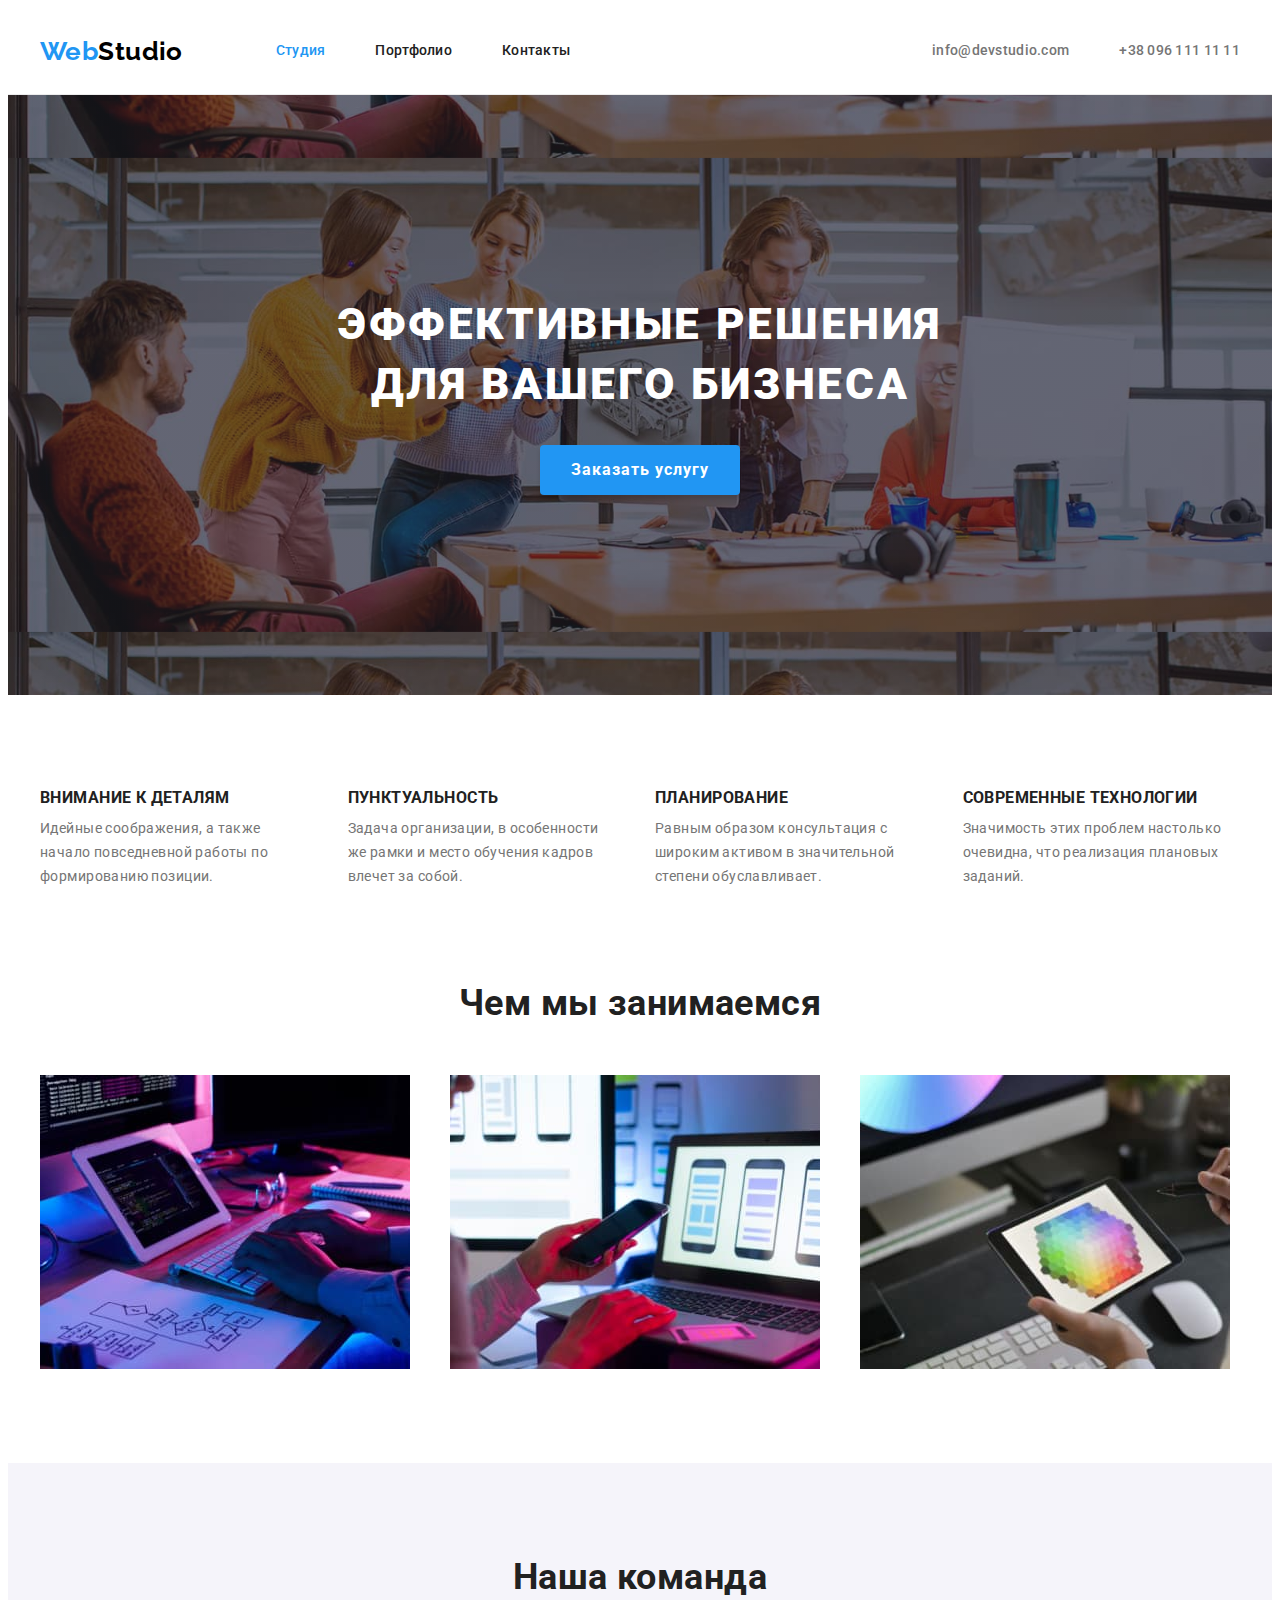
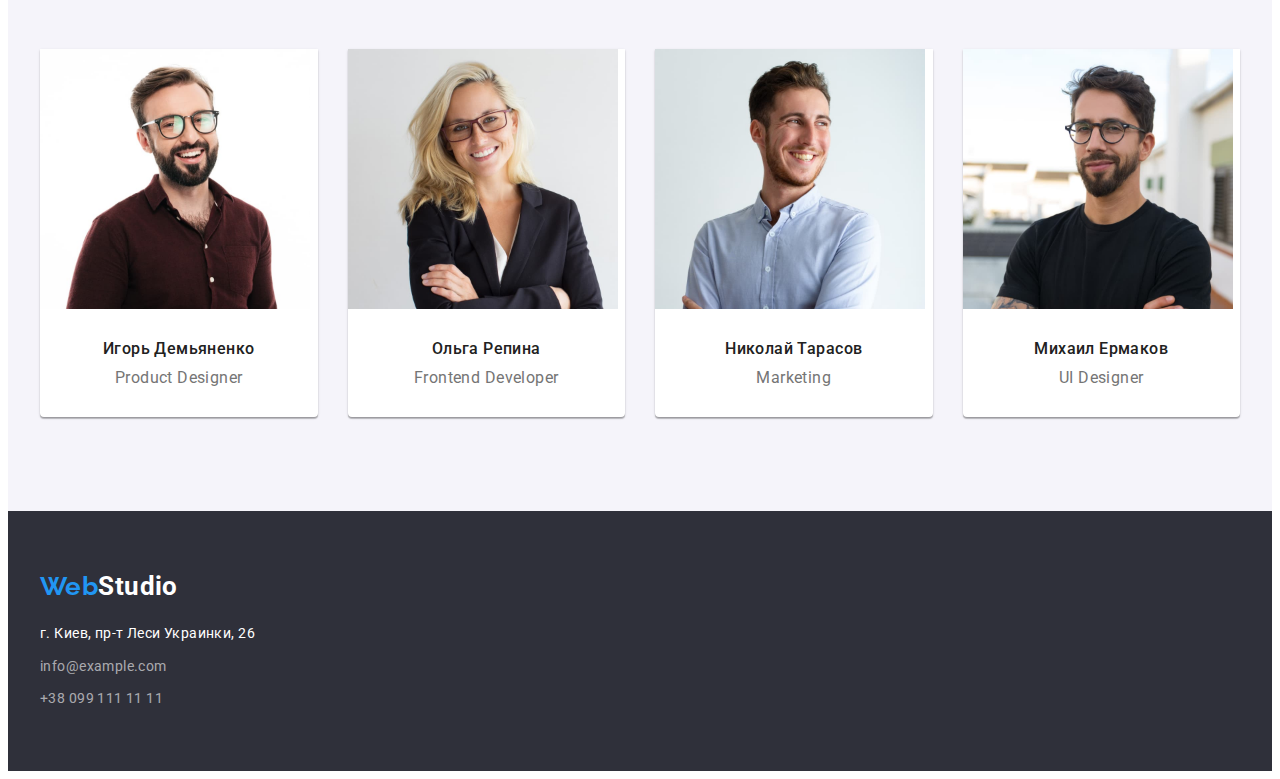
==== index.html @ a38e7aed "add files" ====
<!DOCTYPE html>
<html lang="ru">
<head>
    <meta charset="UTF-8">
    <meta http-equiv="X-UA-Compatible" content="IE=edge">
    <meta name="viewport" content="width=device-width, initial-scale=1.0">
    <link rel="preconnect" href="https://fonts.googleapis.com">
    <link rel="preconnect" href="https://fonts.gstatic.com" crossorigin>
    <link href="https://fonts.googleapis.com/css2?family=Raleway:wght@700&family=Roboto:wght@400;500;700;900&display=swap" rel="stylesheet">
    <link rel="stylesheet" href="./css/style.css">
    <link rel="stylesheet" href="https://cdnjs.cloudflare.com/ajax/libs/modern-normalize/1.1.0/modern-normalize.min.css" integrity="sha512-wpPYUAdjBVSE4KJnH1VR1HeZfpl1ub8YT/NKx4PuQ5NmX2tKuGu6U/JRp5y+Y8XG2tV+wKQpNHVUX03MfMFn9Q==" crossorigin="anonymous" referrerpolicy="no-referrer" />
    <title>WebStudio</title>
</head>
<body>
    <header>
        <div class="container header-container">
            <a href="/" lang="en" class="link logo">Web<span class="header-logo-text">Studio</span></a>
            <nav class="header-nav">
            <ul class="list header-list">
                <li class="header-item"><a href="./index.html" class="link header-link header-link-active">Студия</a></li>
                <li class="header-item"><a href="./portfolio.html" class="link header-link">Портфолио</a></li>
                <li class="header-item"><a href="/" class="link header-link">Контакты</a></li>
            </ul>
            </nav>
            <ul class="list contacts-list">
                <li class="contacts-item"><a href="mailto:info@devstudio.com" lang="en" class="link header-link">info@devstudio.com</a></li>
                <li class="contacts-item"><a href="tel:+380961111111" class="link header-link">+38 096 111 11 11</a></li>
            </ul>
        </div>
    </header>
    <main>
        <!--Главная-->
        <section class="hero">
            <div class="container hero-container">
                <h1 class="hero-title">Эффективные решения для вашего бизнеса</h1>
                <button type="button" class="hero-button">Заказать услугу</button>
            </div>
        </section>
        <!--Нашы плюси-->        
        <section class="properties section">
            <div class="container">
                <h2 class="visually-hidden">Особенности</h2>
                <ul class="list properties-list">
                    <li class="properties-item">
                        <h3 class="properties-item-title">Внимание к деталям</h3>
                        <p class="properties-item-text">Идейные соображения, а также <br> начало повседневной работы по формированию позиции.</p>
                    </li>
                    <li class="properties-item">
                        <h3 class="properties-item-title">Пунктуальность</h3>
                        <p class="properties-item-text">Задача организации, в особенности <br> же рамки и место обучения кадров влечет за собой.</p>
                    </li>
                    <li class="properties-item">
                        <h3 class="properties-item-title">Планирование</h3>
                        <p class="properties-item-text">Равным образом консультация с широким активом в значительной степени обуславливает.</p>
                    </li>
                    <li class="properties-item">
                        <h3 class="properties-item-title">Современные технологии</h3>
                        <p class="properties-item-text">Значимость этих проблем настолько очевидна, что реализация плановых заданий.</p>
                    </li>
                </ul>
            </div>
        </section>
        <!--Чем мы занимаемся-->
        <section class="doing section">
            <div class="container">
                <h2 class="section-title">Чем мы занимаемся</h2>
                <ul class="list doing-list">
                    <li class="doing-item"><img src="./images/doing-img-1.jpg" alt="Разработка сайту на ноутбуке" width="370" height="294"></li>
                    <li class="doing-item"><img src="./images/doing-img-2.jpg" alt="Разработка дизайна мобильного приложения" width="370" height="294"></li>
                    <li class="doing-item"><img src="./images/doing-img-3.jpg" alt="Подбор цветового решения" width="370" height="294"></li>
                </ul>
            </div>
        </section>
        <!--Наша команда-->
        <section class="team section">
            <div class="container">
                <h2 class="section-title">Наша команда</h2>
                <ul class="list team-list">
                    <li class="team-item">
                            <img src="./images/team-img-1.jpg" alt="Дизайнер продуктов Веб студии Игорь Демьяненко" width="270" height="260">
                                <h3 class="team-item-title">Игорь Демьяненко</h3>
                                <p lang="en" class="team-item-text">Product Designer</p>
                    </li>
                    <li class="team-item">
                            <img src="./images/team-img-2.jpg" alt="Фронтенд-разработчик Веб студии Ольга Репина" width="270" height="260">
                                <h3 class="team-item-title">Ольга Репина</h3>
                                <p lang="en" class="team-item-text">Frontend Developer</p>
                    </li>
                    <li class="team-item">
                            <img src="./images/team-img-3.jpg" alt="Менеджер по маркетингу Николай Тарасов" width="270" height="260">
                                <h3 class="team-item-title">Николай Тарасов</h3>
                                <p lang="en" class="team-item-text">Marketing</p>
                    </li>
                    <li class="team-item">
                            <img src="./images/team-img-4.jpg" alt="Дизайнер интерфейсов Веб студии Михаил Ермаков" width="270" height="260">
                                <h3 class="team-item-title">Михаил Ермаков</h3>
                                <p lang="en" class="team-item-text">UI Designer</p>
                    </li>
                </ul>
            </div>
        </section>
    </main>
    <footer class="footer">
        <div class="container">
            <a href="/" lang="en" class="link logo">Web<span class="footer-logo-text">Studio</span></a>
            <address>
            <ul class="list address-list">
                <li class="address-item"><a href="https://goo.gl/maps/tL1brft19ia6Mf7X9" target="_blank" rel="noopener noreferrer nofollow" class="link address-link">г. Киев, пр-т Леси Украинки, 26</a></li>
                <li class="address-item"><a href="mailto:info@example.com" class="link address-info">info@example.com</a></li>
                <li class="address-item"><a href="tel:+380991111111" class="link address-info">+38 099 111 11 11</a></li>
            </ul>
            </address>
        </div>
    </footer>
</body>
</html>
---- css/style.css ----
:root {
    --first-text-color: #212121;
    --second-text-color: #000000;
    --third-text-color: #FFFFFF;
    --fourth-text-color: #188CE8;
    --fifth-text-color: #2F303A;
    --sixth-text-color: rgba(255, 255, 255, 0.6);
    --first-background: #F5F4FA;
    --first-border-color: #EEEEEE;
    --second-border-color: #ECECEC;
    --accent-text-color: #2196F3;
    --main-text-color: #757575;
    --first-box-shadow: 0px 1px 3px rgba(0, 0, 0, 0.12), 
                        0px 1px 1px rgba(0, 0, 0, 0.14), 
                        0px 2px 1px rgba(0, 0, 0, 0.2);
    --second-box-shadow:    0px 3px 1px rgba(0, 0, 0, 0.1),    
                            0px 1px 2px rgba(0, 0, 0, 0.08), 
                            0px 2px 2px rgba(0, 0, 0, 0.12);
    --third-box-shadow:     0px 4px 4px rgba(0, 0, 0, 0.15);
}

body{
    font-family: "Roboto", sans-serif;
    font-weight: 400;
    font-size: 14px;
    line-height: 1.71;
    letter-spacing: 0.03em;
    color: var(--main-text-color);
}

p,
h1,
h2,
h3,
h4,
h5,
h6{
    margin: 0;
}

ul{
    margin: 0;
    padding: 0;
}

button{
    cursor: pointer;
}

img{
    display: block;
}

.list{
    list-style: none;
}
.link{
    text-decoration: none;
    color: inherit;
}

.visually-hidden {
    position: absolute;
    white-space: nowrap;
    width: 1px;
    height: 1px;
    overflow: hidden;
    border: 0;
    padding: 0;
    clip: rect(0 0 0 0);
    clip-path: inset(50%);
    margin: -1px;
}

.container {
    width: 1200px;
    padding-left: 15px;
    padding-right: 15px;
    margin: 0 auto;
}

.section{
    padding-top: 94px;
    padding-bottom: 94px;
}
/* -----------------HEADER---------------- */

header{
    border-bottom: 1px solid var(--second-border-color);
}

.logo{
    font-family: "Raleway", sans-serif;
    font-weight: 700;
    font-size: 26px;
    line-height: 1.19;
    color: var(--accent-text-color);
    margin-right: 93px;
}


.header-logo-text{
    color:var(--second-text-color);
}

.header-container{
    display: flex;
    align-items: center;
}

.header-item:not(:last-child),
.contacts-item:not(:last-child){
    margin-right: 50px;
}

.header-list{
    display: flex;
    padding-top: 31px;
    padding-bottom: 31px;
    color: var(--first-text-color);
}

.header-link{
    font-family: "Roboto", sans-serif;
    font-weight: 500;
    line-height: 1.14;
    letter-spacing: 0.02em;
}

.header-link:hover,
.header-link:focus,
.header-link-active{
    color: var(--accent-text-color);
}

.contacts-list{
    display: flex;
    margin-left: auto;
}


/* -----------------HERO---------------- */



.hero{
    background-image: linear-gradient(rgba(47, 48, 58, 0.4), rgba(47, 48, 58, 0.4)), url('../images/background-img.jpg');
    max-width: 1600px;
    background-position: center;
    background-size: contain;
    text-align: center;
    padding-top: 200px;
    padding-bottom: 200px;
}

.hero-title{
    font-family: "Roboto", sans-serif;
    font-weight: 900;
    font-size: 44px;
    line-height: 1.36;
    letter-spacing: 0.06em;
    text-transform: uppercase;
    color: #FFFFFF;
    max-width: 696px;
    margin-right: auto;
    margin-left: auto;
    margin-bottom: 30px;
}

.hero-button{
    font-family: "Roboto", sans-serif;
    background: var(--accent-text-color);
    font-weight: 700;
    font-size: 16px;
    line-height: 1.87;
    text-align: center;
    letter-spacing: 0.06em;
    color: var(--third-text-color);
    min-width: 200px;
    min-height: 50px;
    border-radius: 4px;
    box-shadow: var(--third-box-shadow);
    border: none;
}


.hero-button:hover,
.hero-button:focus{
    background: var(--fourth-text-color);
}



/* -----------------OUR ADVANTAGES---------------- */



.properties-list{
    text-align: left;
    display: flex;
    flex-wrap: wrap;
    margin-left: -30px;
    margin-top: -30px;
}

.properties-item{
    width: calc(100% / 4 - 30px);
    margin-left: 30px;
    margin-top: 30px;
}

.properties-item-title{
    font-family: "Roboto", sans-serif;
    font-weight: 700;
    line-height: 1.14;
    text-transform: uppercase;
    margin-bottom: 10px;
    color: var(--first-text-color);
}

.properties-item-text{
    text-align: left;
    font-family: "Roboto", sans-serif;
}

/* -----------------WHAT WE DO?---------------- */

.doing{
    padding-top: 0;
}

.section-title{
    font-family: "Roboto", sans-serif;
    font-weight: 700;
    font-size: 36px;
    line-height: 1.16;
    text-align: center;
    margin-bottom: 50px;
    color: var(--first-text-color);
}

.doing-list{
    display: flex;
    flex-wrap: wrap;
    margin-left: -30px;
    margin-top: -30px;
}

.doing-item{
    width: calc(100% / 3 - 30px);
    margin-left: 30px;
    margin-top: 30px;
}



/* -----------------OUR TEAM---------------- */


.team{
    background: var(--first-background);
}

.team-list{
    display: flex;
    flex-wrap: wrap;
    margin-left: -30px;
    margin-top: -30px;
}

.team-item{
    background: var(--third-text-color);
    width: calc(100% / 4 - 30px);
    margin-left: 30px;
    margin-top: 30px;
    box-shadow: var(--first-box-shadow);
    border-radius: 0px 0px 4px 4px;
    padding-bottom: 30px
}

.team-item-title{
    font-weight: 500;
    margin-top: 30px;
    color: var(--first-text-color);
}

.team-item-text{
    margin-top: 10px;
}

.team-item-title,
.team-item-text{
    font-family: "Roboto", sans-serif;
    font-size: 16px;
    line-height: 1.19;
    text-align: center;
}



/* -----------------FOOTER---------------- */


.footer{
    background-color: var(--fifth-text-color);
    padding-top: 60px;
    padding-bottom: 60px;
}

.footer .logo{
    font-family: "Raleway", sans-serif;
    font-weight: 700;
    font-size: 26px;
    line-height: 1.19;
    color: var(--accent-text-color);
    margin-right: 0;
    margin-bottom: 20px;
    display: block;
}

.address-item:not(:last-child){
    margin-bottom: 9px;
}

.footer-logo-text,
.address-link{
    color: var(--third-text-color);
    font-family: "Roboto", sans-serif;
}

address{
    font-style: inherit;
}

.address-info {
    color: var(--sixth-text-color);
    font-family: "Roboto", sans-serif;
}

.address-info:hover,
.address-info:focus{
    color: var(--third-text-color);
}




/* ----------------------------------PORTFOLIO------------------------------------ */



/* ----------------------------------PORTFOLIO BUTTONS------------------------------------ */

.filter-list{
    display: flex;
    justify-content: center;
    margin-bottom: 34px;
}

.buttons{
    font-family: "Roboto", sans-serif;
    font-weight: 500;
    font-size: 16px;
    line-height: 1.62;
    text-align: center;
    border-radius: 4px;
    border: none;
    padding: 6px 22px 6px 22px;
    background: var(--first-background);
}

.buttons:hover,
.buttons:focus,
.current-btn{
    background: var(--accent-text-color);
    color: var(--third-text-color);
    box-shadow: var(--second-box-shadow);
}

.filter-item:not(:last-child){
    margin-right: 8px;
}

/* ----------------------------------PORTFOLIO PRODUCTS------------------------------------ */



.portfolio-list{
    display: flex;
    flex-wrap: wrap;
    margin-left: -30px;
    margin-top: -30px;
}

.portfolio-container{
    padding: 20px 24px 20px 24px;
    border: 1px solid var(--first-border-color);
}

.portfolio-item{
    width: calc(100% / 3 - 30px);
    margin-left: 30px;
    margin-top: 30px;
}

.portfolio-item-title{
    font-family: "Roboto", sans-serif;
    font-weight: 700;
    font-size: 18px;
    line-height: 2.00;
    letter-spacing: 0.06em;
    margin-bottom: 4px;
    color: var(--first-text-color);
}

.portfolio-item-text{
    font-family: "Roboto", sans-serif;
    font-size: 16px;
    line-height: 1.87;
}
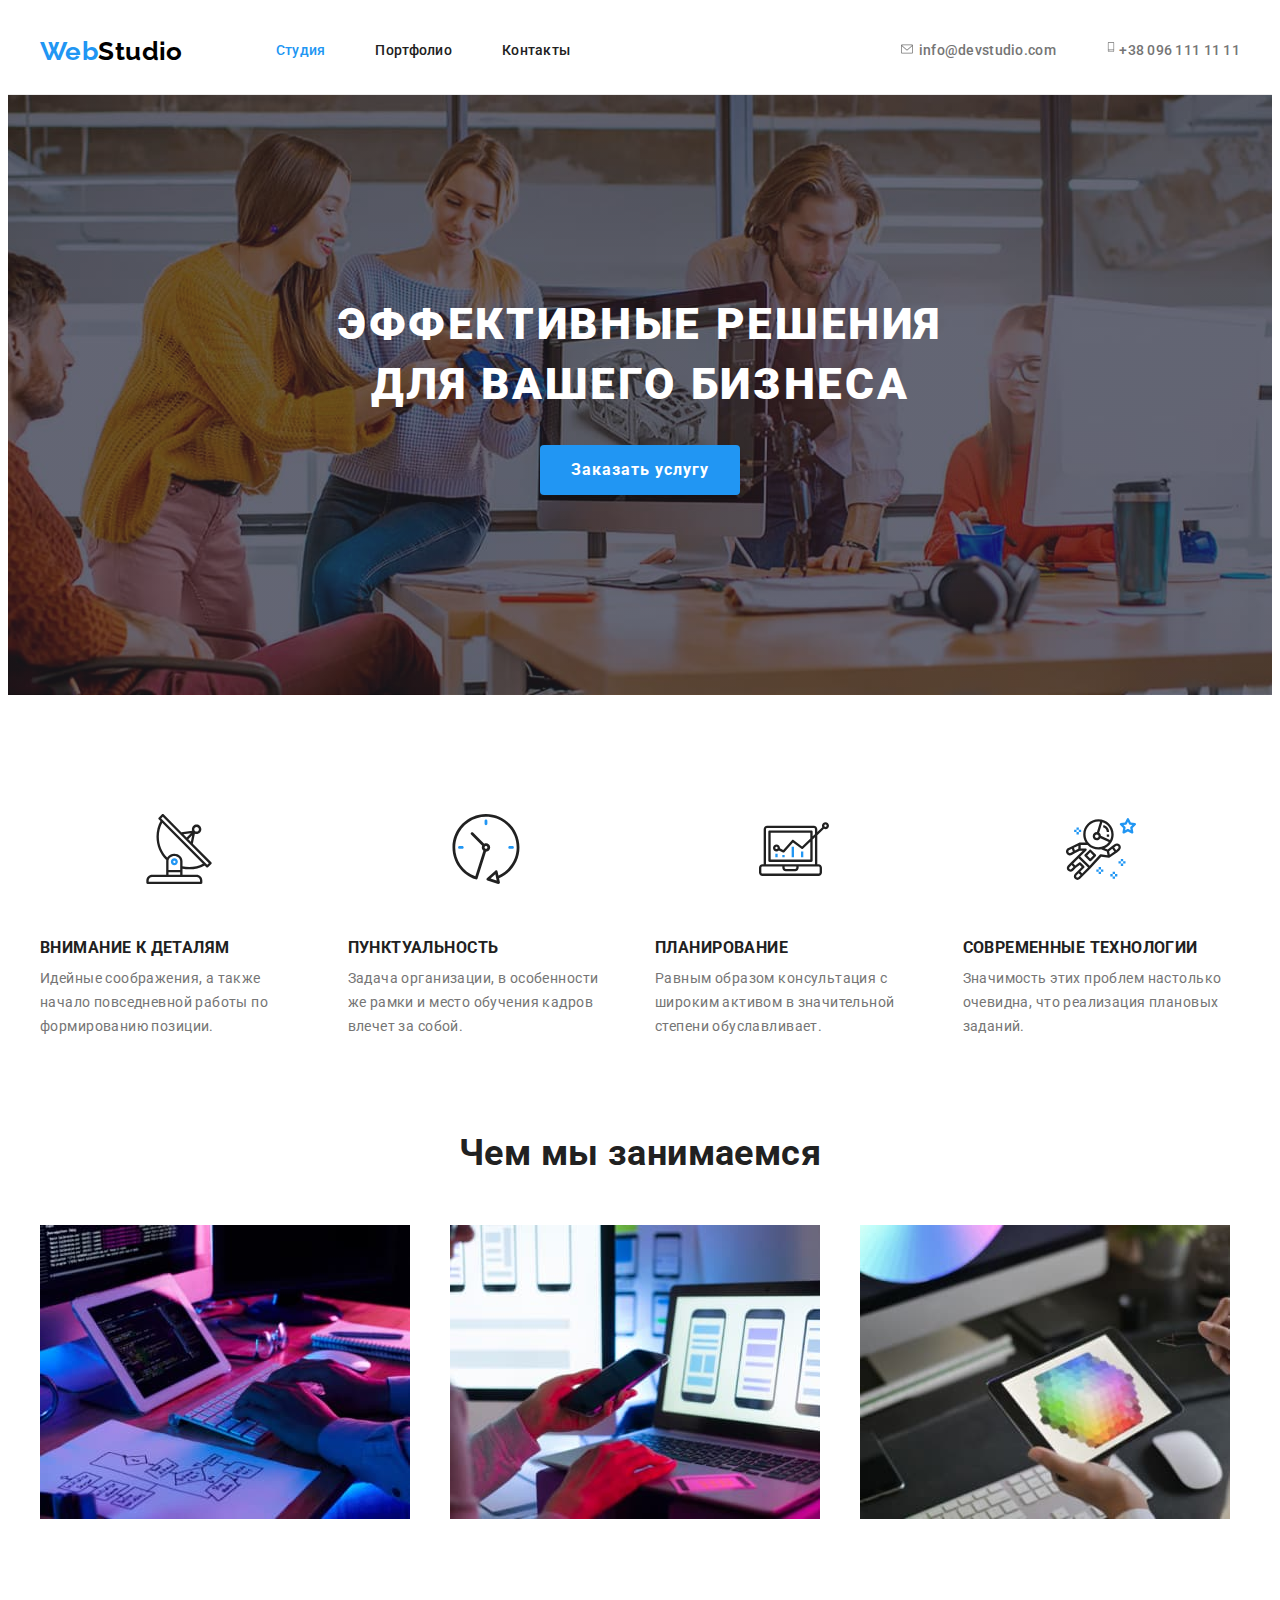
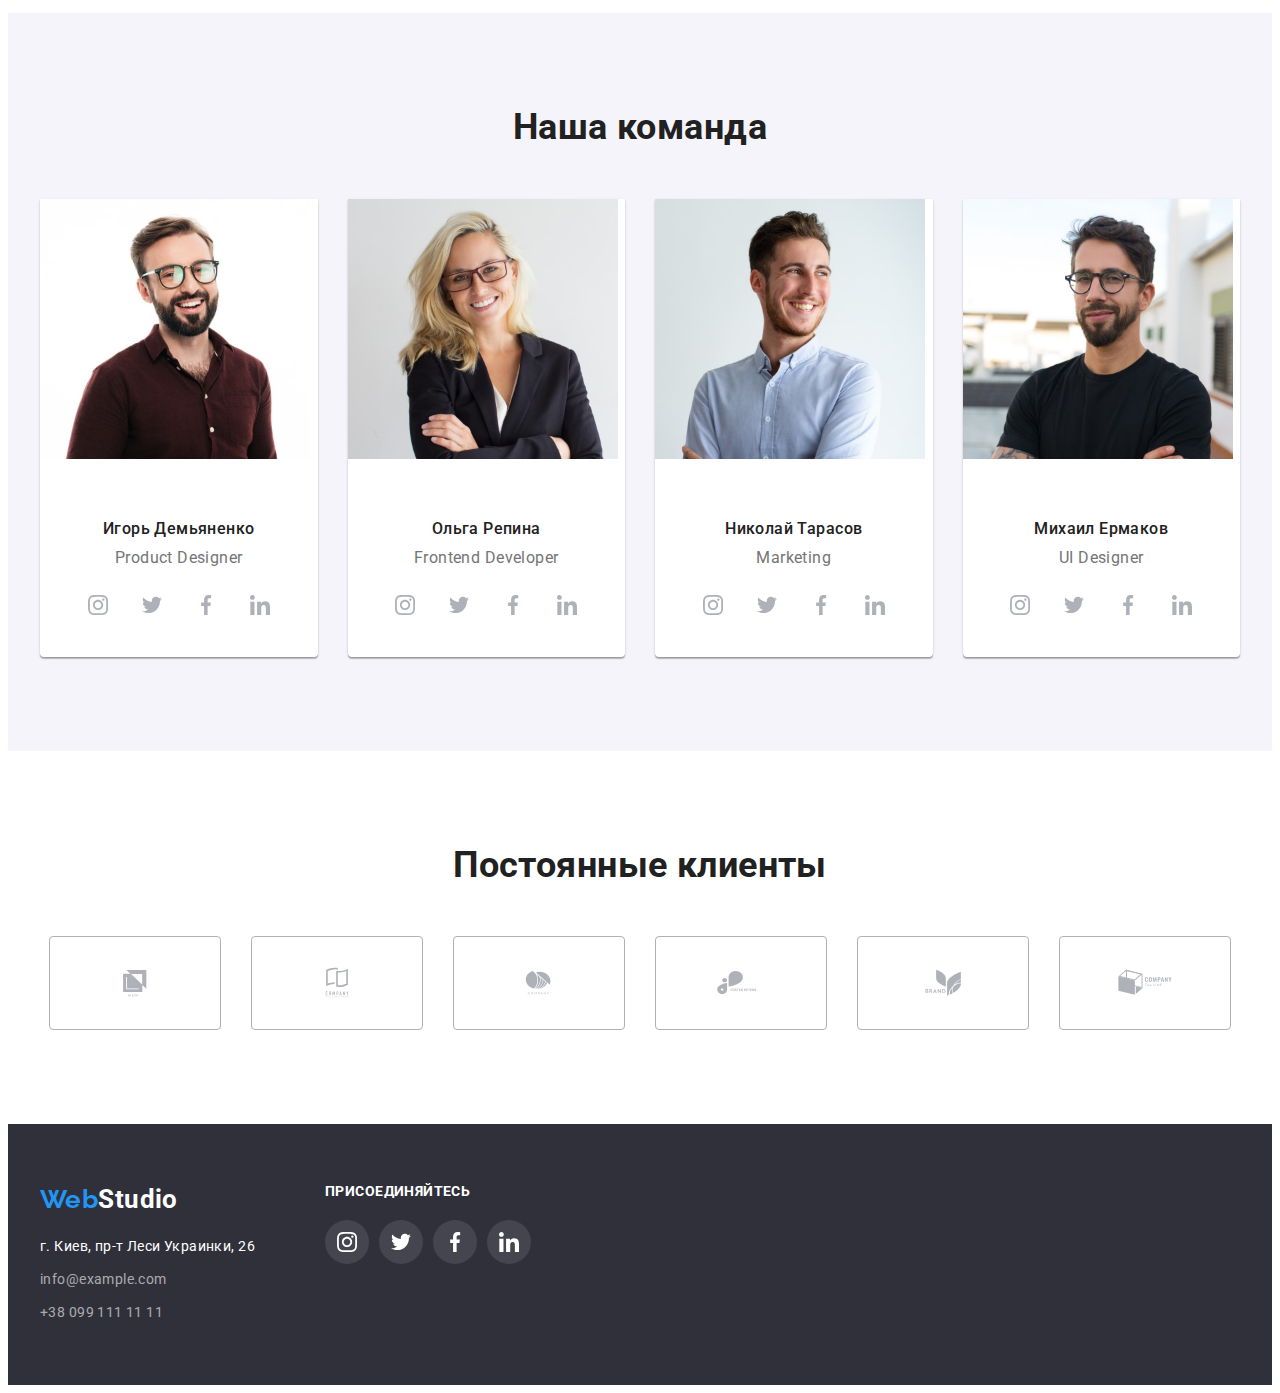
==== commit 9688ea2f: "зміни" ====
--- a/index.html
+++ b/index.html
@@ -23,8 +23,22 @@
             </ul>
             </nav>
             <ul class="list contacts-list">
-                <li class="contacts-item"><a href="mailto:info@devstudio.com" lang="en" class="link header-link">info@devstudio.com</a></li>
-                <li class="contacts-item"><a href="tel:+380961111111" class="link header-link">+38 096 111 11 11</a></li>
+                <li class="contacts-item">
+                    <div class="contacts-item-container header-link">
+                        <svg class="properties-social-icon" width="16px" height="12px">
+                            <use href="./images/icons.svg#icon-contacts-icon-1"></use>
+                        </svg>
+                    </div>
+                    <a href="mailto:info@devstudio.com" lang="en" class="link header-link">info@devstudio.com</a>
+            </li>
+                <li class="contacts-item">
+                    <div class="contacts-item-container header-link">
+                        <svg class="contacts-social-icon" width="10px" height="16px">
+                            <use href="./images/icons.svg#icon-contacts-icon-2"></use>
+                        </svg>
+                    </div>
+                    <a href="tel:+380961111111" class="link header-link">+38 096 111 11 11</a>
+            </li>
             </ul>
         </div>
     </header>
@@ -42,18 +56,38 @@
                 <h2 class="visually-hidden">Особенности</h2>
                 <ul class="list properties-list">
                     <li class="properties-item">
+                        <div class="properties-item-container">
+                            <svg class="properties-social-icon" width="70px" height="70px">
+                                <use href="./images/icons.svg#icon-properties-icon-1"></use>
+                            </svg>
+                        </div>
                         <h3 class="properties-item-title">Внимание к деталям</h3>
                         <p class="properties-item-text">Идейные соображения, а также <br> начало повседневной работы по формированию позиции.</p>
                     </li>
                     <li class="properties-item">
+                        <div class="properties-item-container">
+                            <svg class="properties-social-icon" width="70px" height="70px">
+                                <use href="./images/icons.svg#icon-properties-icon-2"></use>
+                            </svg>
+                        </div>
                         <h3 class="properties-item-title">Пунктуальность</h3>
                         <p class="properties-item-text">Задача организации, в особенности <br> же рамки и место обучения кадров влечет за собой.</p>
                     </li>
                     <li class="properties-item">
+                        <div class="properties-item-container">
+                            <svg class="properties-social-icon" width="70px" height="70px">
+                                <use href="./images/icons.svg#icon-properties-icon-3"></use>
+                            </svg>
+                        </div>
                         <h3 class="properties-item-title">Планирование</h3>
                         <p class="properties-item-text">Равным образом консультация с широким активом в значительной степени обуславливает.</p>
                     </li>
                     <li class="properties-item">
+                        <div class="properties-item-container">
+                            <svg class="properties-social-icon" width="70px" height="70px">
+                                <use href="./images/icons.svg#icon-properties-icon-4"></use>
+                            </svg>
+                        </div>
                         <h3 class="properties-item-title">Современные технологии</h3>
                         <p class="properties-item-text">Значимость этих проблем настолько очевидна, что реализация плановых заданий.</p>
                     </li>
@@ -78,23 +112,202 @@
                 <ul class="list team-list">
                     <li class="team-item">
                             <img src="./images/team-img-1.jpg" alt="Дизайнер продуктов Веб студии Игорь Демьяненко" width="270" height="260">
+                            <div class="team-item-content">
                                 <h3 class="team-item-title">Игорь Демьяненко</h3>
-                                <p lang="en" class="team-item-text">Product Designer</p>
+                                    <p lang="en" class="team-item-text">Product Designer</p>
+                                        <ul class="team-social-list list">
+                                            <li class="team-social-item">
+                                                <a href="/" class="team-social-link link" target="_blank" rel="noopener noreferrer nofollow">
+                                                    <svg class="team-social-icon" width="20px" height="20px">
+                                                        <use href="./images/icons.svg#icon-social-links-icon-1"></use>
+                                                    </svg>
+                                                </a>
+                                            </li>
+                                            <li class="team-social-item">
+                                                <a href="/" class="team-social-link link" target="_blank" rel="noopener noreferrer nofollow">
+                                                    <svg class="team-social-icon" width="20px" height="20px">
+                                                        <use href="./images/icons.svg#icon-social-links-icon-2"></use>
+                                                    </svg>
+                                                </a>
+                                            </li>
+                                            <li class="team-social-item">
+                                                <a href="/" class="team-social-link link" target="_blank" rel="noopener noreferrer nofollow">
+                                                    <svg class="team-social-icon" width="20px" height="20px">
+                                                        <use href="./images/icons.svg#icon-social-links-icon-3"></use>
+                                                    </svg>
+                                                </a>
+                                            </li>
+                                            <li class="team-social-item">
+                                                <a href="/" class="team-social-link link" target="_blank" rel="noopener noreferrer nofollow">
+                                                    <svg class="team-social-icon" width="20px" height="20px">
+                                                        <use href="./images/icons.svg#icon-social-links-icon-4"></use>
+                                                    </svg>
+                                                </a>
+                                            </li>
+                                        </ul>
+                            </div>
                     </li>
                     <li class="team-item">
                             <img src="./images/team-img-2.jpg" alt="Фронтенд-разработчик Веб студии Ольга Репина" width="270" height="260">
-                                <h3 class="team-item-title">Ольга Репина</h3>
-                                <p lang="en" class="team-item-text">Frontend Developer</p>
+                                <div class="team-item-content">
+                                    <h3 class="team-item-title">Ольга Репина</h3>
+                                    <p lang="en" class="team-item-text">Frontend Developer</p>
+                                    <ul class="team-social-list list">
+                                        <li class="team-social-item">
+                                            <a href="/" class="team-social-link link" target="_blank" rel="noopener noreferrer nofollow">
+                                                <svg class="team-social-icon" width="20px" height="20px">
+                                                    <use href="./images/icons.svg#icon-social-links-icon-1"></use>
+                                                </svg>
+                                            </a>
+                                        </li>
+                                        <li class="team-social-item">
+                                            <a href="/" class="team-social-link link" target="_blank" rel="noopener noreferrer nofollow">
+                                                <svg class="team-social-icon" width="20px" height="20px">
+                                                    <use href="./images/icons.svg#icon-social-links-icon-2"></use>
+                                                </svg>
+                                            </a>
+                                        </li>
+                                        <li class="team-social-item">
+                                            <a href="/" class="team-social-link link" target="_blank" rel="noopener noreferrer nofollow">
+                                                <svg class="team-social-icon" width="20px" height="20px">
+                                                    <use href="./images/icons.svg#icon-social-links-icon-3"></use>
+                                                </svg>
+                                            </a>
+                                        </li>
+                                        <li class="team-social-item">
+                                            <a href="/" class="team-social-link link" target="_blank" rel="noopener noreferrer nofollow">
+                                                <svg class="team-social-icon" width="20px" height="20px">
+                                                    <use href="./images/icons.svg#icon-social-links-icon-4"></use>
+                                                </svg>
+                                            </a>
+                                        </li>
+                                    </ul>
+                                </div>
                     </li>
                     <li class="team-item">
                             <img src="./images/team-img-3.jpg" alt="Менеджер по маркетингу Николай Тарасов" width="270" height="260">
-                                <h3 class="team-item-title">Николай Тарасов</h3>
-                                <p lang="en" class="team-item-text">Marketing</p>
+                                <div class="team-item-content">
+                                    <h3 class="team-item-title">Николай Тарасов</h3>
+                                    <p lang="en" class="team-item-text">Marketing</p>
+                                    <ul class="team-social-list list">
+                                        <li class="team-social-item">
+                                            <a href="/" class="team-social-link link" target="_blank" rel="noopener noreferrer nofollow">
+                                                <svg class="team-social-icon" width="20px" height="20px">
+                                                    <use href="./images/icons.svg#icon-social-links-icon-1"></use>
+                                                </svg>
+                                            </a>
+                                        </li>
+                                        <li class="team-social-item">
+                                            <a href="/" class="team-social-link link" target="_blank" rel="noopener noreferrer nofollow">
+                                                <svg class="team-social-icon" width="20px" height="20px">
+                                                    <use href="./images/icons.svg#icon-social-links-icon-2"></use>
+                                                </svg>
+                                            </a>
+                                        </li>
+                                        <li class="team-social-item">
+                                            <a href="/" class="team-social-link link" target="_blank" rel="noopener noreferrer nofollow">
+                                                <svg class="team-social-icon" width="20px" height="20px">
+                                                    <use href="./images/icons.svg#icon-social-links-icon-3"></use>
+                                                </svg>
+                                            </a>
+                                        </li>
+                                        <li class="team-social-item">
+                                            <a href="/" class="team-social-link link" target="_blank" rel="noopener noreferrer nofollow">
+                                                <svg class="team-social-icon" width="20px" height="20px">
+                                                    <use href="./images/icons.svg#icon-social-links-icon-4"></use>
+                                                </svg>
+                                            </a>
+                                        </li>
+                                    </ul>
+                                </div>
                     </li>
                     <li class="team-item">
                             <img src="./images/team-img-4.jpg" alt="Дизайнер интерфейсов Веб студии Михаил Ермаков" width="270" height="260">
-                                <h3 class="team-item-title">Михаил Ермаков</h3>
-                                <p lang="en" class="team-item-text">UI Designer</p>
+                                <div class="team-item-content">
+                                    <h3 class="team-item-title">Михаил Ермаков</h3>
+                                    <p lang="en" class="team-item-text">UI Designer</p>
+                                    <ul class="team-social-list list">
+                                        <li class="team-social-item">
+                                            <a href="/" class="team-social-link link" target="_blank" rel="noopener noreferrer nofollow">
+                                                <svg class="team-social-icon" width="20px" height="20px">
+                                                    <use href="./images/icons.svg#icon-social-links-icon-1"></use>
+                                                </svg>
+                                            </a>
+                                        </li>
+                                        <li class="team-social-item">
+                                            <a href="/" class="team-social-link link" target="_blank" rel="noopener noreferrer nofollow">
+                                                <svg class="team-social-icon" width="20px" height="20px">
+                                                    <use href="./images/icons.svg#icon-social-links-icon-2"></use>
+                                                </svg>
+                                            </a>
+                                        </li>
+                                        <li class="team-social-item">
+                                            <a href="/" class="team-social-link link" target="_blank" rel="noopener noreferrer nofollow">
+                                                <svg class="team-social-icon" width="20px" height="20px">
+                                                    <use href="./images/icons.svg#icon-social-links-icon-3"></use>
+                                                </svg>
+                                            </a>
+                                        </li>
+                                        <li class="team-social-item">
+                                            <a href="/" class="team-social-link link" target="_blank" rel="noopener noreferrer nofollow">
+                                                <svg class="team-social-icon" width="20px" height="20px">
+                                                    <use href="./images/icons.svg#icon-social-links-icon-4"></use>
+                                                </svg>
+                                            </a>
+                                        </li>
+                                    </ul>
+                                </div> 
+                    </li>
+                </ul>
+                
+            </div>
+        </section>
+        <!--Постоянные клиенты-->
+        <section class="clients section">
+            <div class="container">
+                <h2 class="section-title">Постоянные клиенты</h2>
+                <ul class="clients-list list">
+                    <li class="clients-item">
+                        <a href="" class="clients-item-link">
+                            <svg class="clients-icon" width="106px" height="60px">
+                                <use href="images/icons.svg#icon-clients-icon-1"></use>
+                            </svg>
+                        </a>
+                    </li>
+                    <li class="clients-item">
+                        <a href="" class="clients-item-link">
+                            <svg class="clients-icon" width="106px" height="60px">
+                                <use href="images/icons.svg#icon-clients-icon-2"></use>
+                            </svg>
+                        </a>
+                    </li>
+                    <li class="clients-item">
+                        <a href="" class="clients-item-link">
+                            <svg class="clients-icon" width="106px" height="60px">
+                                <use href="images/icons.svg#icon-cliets-icon-3"></use>
+                            </svg>
+                        </a>
+                    </li>
+                    <li class="clients-item">
+                        <a href="" class="clients-item-link">
+                            <svg class="clients-icon" width="106px" height="60px">
+                                <use href="images/icons.svg#icon-clients-icon-4"></use>
+                            </svg>
+                        </a>
+                    </li>
+                    <li class="clients-item">
+                        <a href="" class="clients-item-link">
+                            <svg class="clients-icon" width="106px" height="60px">
+                                <use href="images/icons.svg#icon-clients-icon-5"></use>
+                            </svg>
+                        </a>
+                    </li>
+                    <li class="clients-item">
+                        <a href="" class="clients-item-link">
+                            <svg class="clients-icon" width="106px" height="60px">
+                                <use href="images/icons.svg#icon-clients-icon-6"></use>
+                            </svg>
+                        </a>
                     </li>
                 </ul>
             </div>
@@ -102,14 +315,52 @@
     </main>
     <footer class="footer">
         <div class="container">
-            <a href="/" lang="en" class="link logo">Web<span class="footer-logo-text">Studio</span></a>
-            <address>
-            <ul class="list address-list">
-                <li class="address-item"><a href="https://goo.gl/maps/tL1brft19ia6Mf7X9" target="_blank" rel="noopener noreferrer nofollow" class="link address-link">г. Киев, пр-т Леси Украинки, 26</a></li>
-                <li class="address-item"><a href="mailto:info@example.com" class="link address-info">info@example.com</a></li>
-                <li class="address-item"><a href="tel:+380991111111" class="link address-info">+38 099 111 11 11</a></li>
+            <ul class="footer-list list">
+                <li class="footer-item">
+                    <a href="/" lang="en" class="link logo">Web<span class="footer-logo-text">Studio</span></a>
+                    <address>
+                    <ul class="list address-list">
+                        <li class="address-item"><a href="https://goo.gl/maps/tL1brft19ia6Mf7X9" target="_blank" rel="noopener noreferrer nofollow" class="link address-link">г. Киев, пр-т Леси Украинки, 26</a></li>
+                        <li class="address-item"><a href="mailto:info@example.com" class="link address-info" target="_blank" rel="noopener noreferrer nofollow">info@example.com</a></li>
+                        <li class="address-item"><a href="tel:+380991111111" class="link address-info" target="_blank" rel="noopener noreferrer nofollow">+38 099 111 11 11</a></li>
+                    </ul>
+                    </address>
+                </li>
+                <li class="footer-item">
+                    <div class="footer-item-container">
+                        <h3 class="footer-title">присоединяйтесь</h3>
+                        <ul class="footer-social-list list">
+                            <li class="footer-social-item">
+                                <a href="/" class="footer-social-link link" target="_blank" rel="noopener noreferrer nofollow">
+                                    <svg class="footer-social-icon" width="20px" height="20px">
+                                        <use href="./images/icons.svg#icon-social-links-icon-1"></use>
+                                    </svg>
+                                </a>
+                            </li>
+                            <li class="footer-social-item">
+                                <a href="/" class="footer-social-link link" target="_blank" rel="noopener noreferrer nofollow">
+                                    <svg class="footer-social-icon" width="20px" height="20px">
+                                        <use href="./images/icons.svg#icon-social-links-icon-2"></use>
+                                    </svg>
+                                </a>
+                            </li>
+                            <li class="footer-social-item">
+                                <a href="/" class="footer-social-link link" target="_blank" rel="noopener noreferrer nofollow">
+                                    <svg class="footer-social-icon" width="20px" height="20px">
+                                        <use href="./images/icons.svg#icon-social-links-icon-3"></use>
+                                    </svg>
+                                </a>
+                            </li>
+                            <li class="footer-social-item">
+                                <a href="/" class="footer-social-link link" target="_blank" rel="noopener noreferrer nofollow">
+                                    <svg class="footer-social-icon" width="20px" height="20px">
+                                        <use href="./images/icons.svg#icon-social-links-icon-4"></use>
+                                    </svg>
+                                </a>
+                            </li>
+                    </div>
+                </li>
             </ul>
-            </address>
         </div>
     </footer>
 </body>
--- a/css/style.css
+++ b/css/style.css
@@ -10,6 +10,8 @@
     --second-border-color: #ECECEC;
     --accent-text-color: #2196F3;
     --main-text-color: #757575;
+    --icons-color: #AFB1B8;
+    --first-background-icons-color: rgba(255, 255, 255, 0.1);
     --first-box-shadow: 0px 1px 3px rgba(0, 0, 0, 0.12), 
                         0px 1px 1px rgba(0, 0, 0, 0.14), 
                         0px 2px 1px rgba(0, 0, 0, 0.2);
@@ -17,6 +19,9 @@
                             0px 1px 2px rgba(0, 0, 0, 0.08), 
                             0px 2px 2px rgba(0, 0, 0, 0.12);
     --third-box-shadow:     0px 4px 4px rgba(0, 0, 0, 0.15);
+    --fourth-box-shadow:    0px 1px 1px rgba(0, 0, 0, 0.12),  
+                            0px 4px 4px rgba(0, 0, 0, 0.06), 
+                            1px 4px 6px rgba(0, 0, 0, 0.16);
 }
 
 body{
@@ -138,6 +143,15 @@
     margin-left: auto;
 }
 
+.contacts-item-container{
+    display: inline-block;
+    fill: currentColor;
+}
+
+/* .contacts-item-container:hover,
+.contacts-item-container:focus{
+    color: var(--accent-text-color);
+} */
 
 /* -----------------HERO---------------- */
 
@@ -145,9 +159,11 @@
 
 .hero{
     background-image: linear-gradient(rgba(47, 48, 58, 0.4), rgba(47, 48, 58, 0.4)), url('../images/background-img.jpg');
+    background-position: center;
+    background-repeat: no-repeat;
+    background-size: cover;
     max-width: 1600px;
-    background-position: center;
-    background-size: contain;
+    margin: 0 auto;
     text-align: center;
     padding-top: 200px;
     padding-bottom: 200px;
@@ -209,6 +225,14 @@
     margin-top: 30px;
 }
 
+.properties-item-container{
+    display: flex;
+    justify-content: center;
+    padding-top: 25px;
+    padding-bottom: 25px;
+    margin-bottom: 30px;
+}
+
 .properties-item-title{
     font-family: "Roboto", sans-serif;
     font-weight: 700;
@@ -278,6 +302,10 @@
     padding-bottom: 30px
 }
 
+.team-item-content{
+    padding-top: 30px;
+}
+
 .team-item-title{
     font-weight: 500;
     margin-top: 30px;
@@ -286,6 +314,7 @@
 
 .team-item-text{
     margin-top: 10px;
+    margin-bottom: 16px;
 }
 
 .team-item-title,
@@ -295,6 +324,74 @@
     line-height: 1.19;
     text-align: center;
 }
+
+.team-social-list{
+    display: flex;
+    justify-content: center;
+}
+
+.team-social-item + .team-social-item{
+    margin-left: 10px;
+}
+
+.team-social-link{
+    width: 44px;
+    height: 44px;
+    display: flex;
+    justify-content: center;
+    align-items: center;
+    border-radius: 50%;
+    background-color: var(--third-text-color);
+    color: var(--icons-color);
+}
+
+.team-social-icon{
+    fill: currentColor;
+}
+
+.team-social-link:hover,
+.team-social-link:focus{
+    background-color: var(--accent-text-color);
+    color: var(--third-text-color);
+}
+
+
+
+/* -----------------CLIENTS---------------- */
+
+.clients-list{
+    display: flex;
+    justify-content: center;
+}
+
+.clients-item-link{
+    width: 170px;
+    height: 92px;
+    display: flex;
+    justify-content: center;
+    align-items: center;
+    border-color: var(--icons-color);
+    border-radius: 4px;
+    border-width: 1px;
+    border-style: solid;
+    color: var(--icons-color);
+}
+
+.clients-item:not(:last-child){
+    margin-right: 30px;
+}
+
+.clients-icon{
+    fill: currentColor;
+}
+
+.clients-item-link:hover,
+.clients-item-link:focus {
+    color: var(--accent-text-color);
+    border-color: var(--accent-text-color);
+}
+
+
 
 
 
@@ -305,6 +402,14 @@
     background-color: var(--fifth-text-color);
     padding-top: 60px;
     padding-bottom: 60px;
+}
+
+.footer-list{
+    display: flex;
+}
+
+.footer-item{
+    align-items: baseline;
 }
 
 .footer .logo{
@@ -343,6 +448,49 @@
 }
 
 
+
+.footer-item-container{
+    margin-left: 70px;
+}
+
+.footer-title{
+    font-family: "Roboto", sans-serif;
+    font-weight: 700;
+    font-size: 14px;
+    line-height: 1.14;
+    text-transform: uppercase;
+    color: var(--third-text-color);
+    margin-bottom: 20px;
+    align-items: baseline;
+}
+
+.footer-social-list{
+    display: flex;
+}
+
+.footer-social-item + .footer-social-item{
+    margin-left: 10px;
+}
+
+.footer-social-link{
+    width: 44px;
+    height: 44px;
+    display: flex;
+    justify-content: center;
+    align-items: center;
+    border-radius: 50%;
+    background-color: var(--first-background-icons-color);
+    color: var(--third-text-color);
+}
+
+.footer-social-icon{
+    fill: currentColor;
+}
+
+.footer-social-link:hover,
+.footer-social-link:focus{
+    background-color: var(--accent-text-color);
+}
 
 
 /* ----------------------------------PORTFOLIO------------------------------------ */
@@ -403,6 +551,11 @@
     margin-top: 30px;
 }
 
+.portfolio-item:hover{
+    box-shadow: var(--fourth-box-shadow);
+    border: border: 1px solid var(--first-border-color);
+}
+
 .portfolio-item-title{
     font-family: "Roboto", sans-serif;
     font-weight: 700;
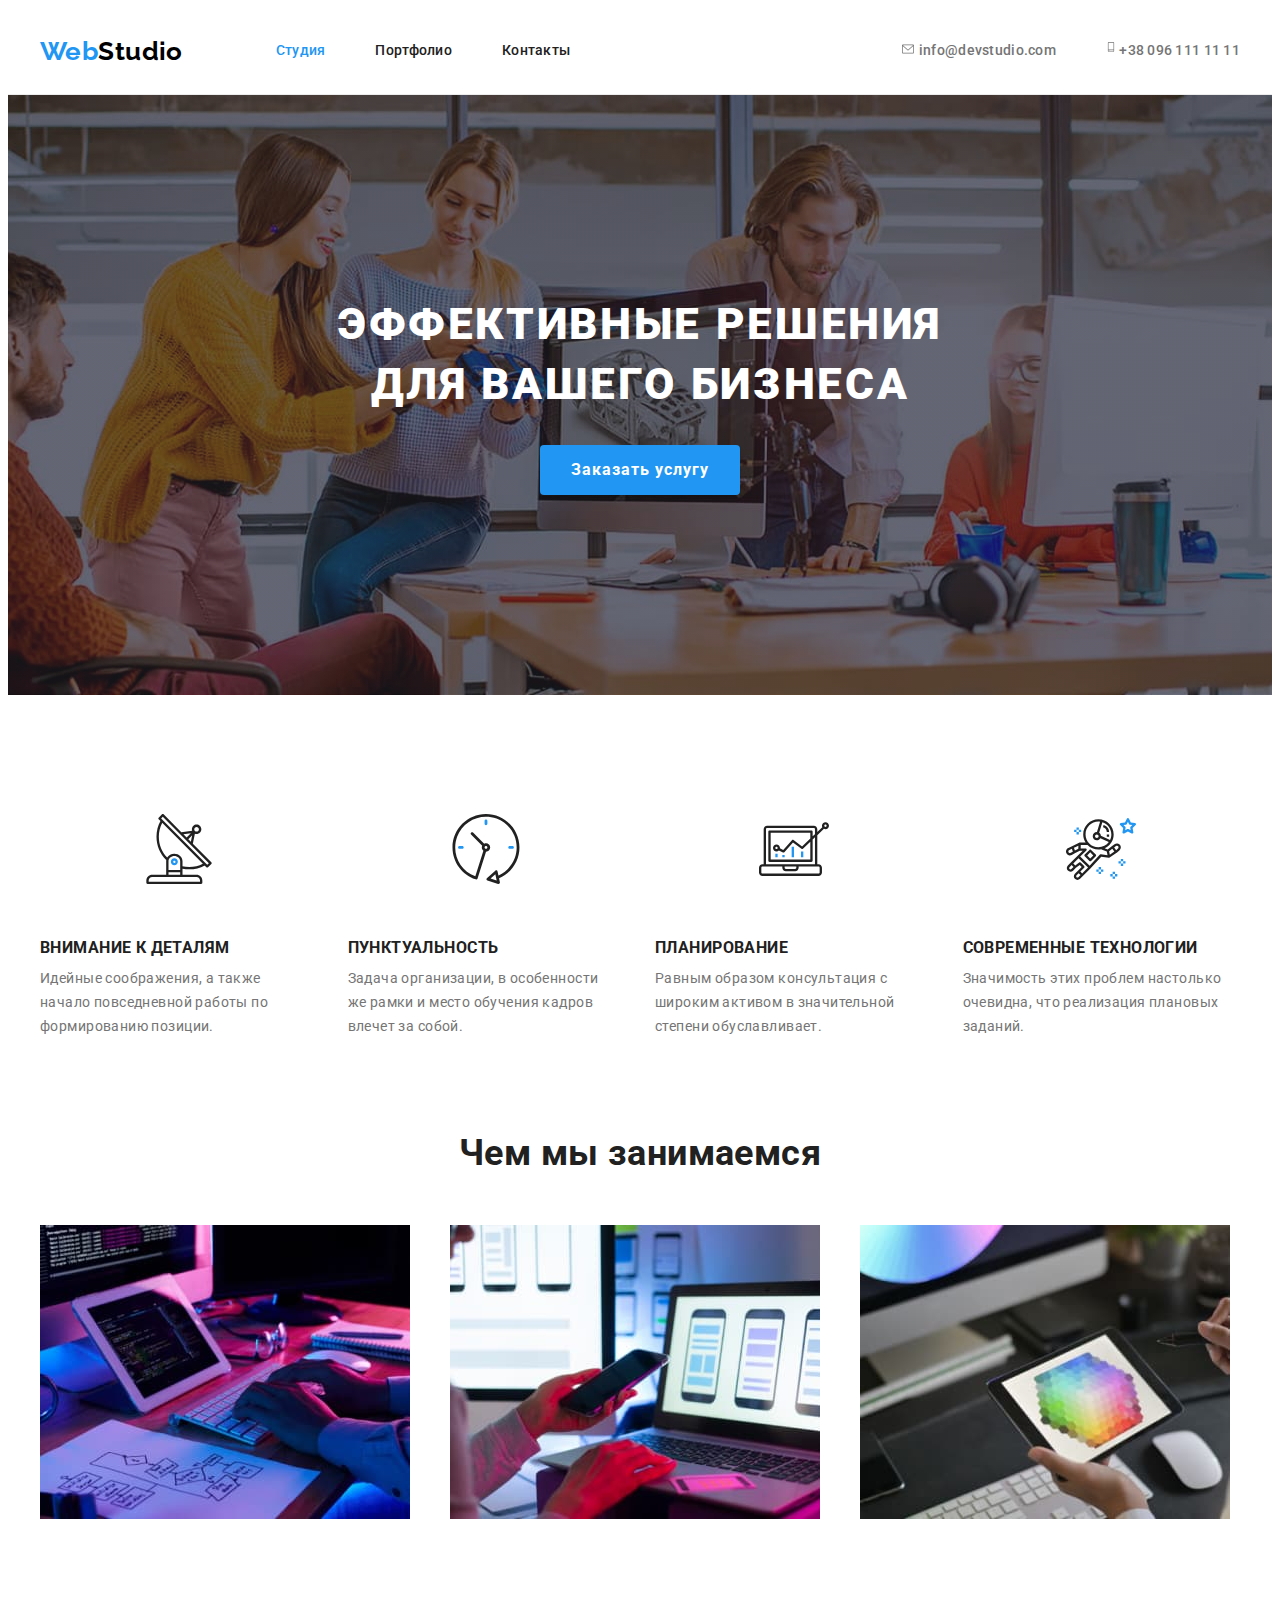
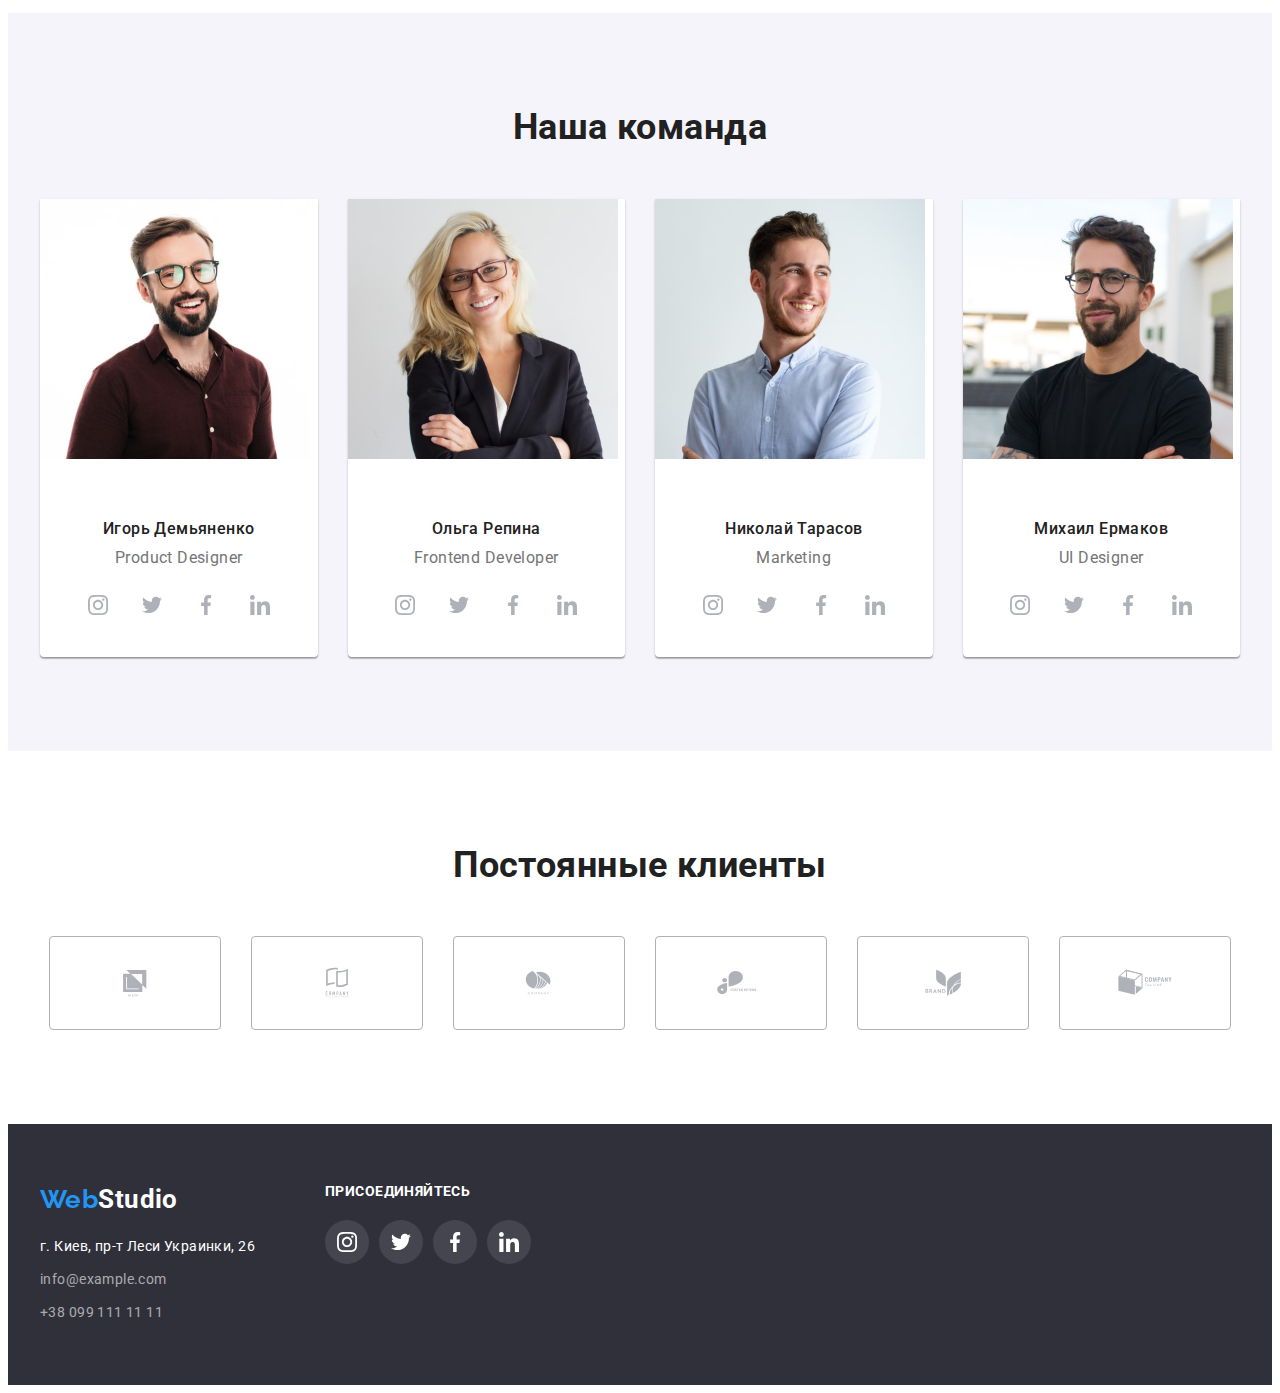
==== commit e70df9a5: "закрив теги" ====
--- a/index.html
+++ b/index.html
@@ -28,16 +28,18 @@
                         <svg class="properties-social-icon" width="16px" height="12px">
                             <use href="./images/icons.svg#icon-contacts-icon-1"></use>
                         </svg>
+                        <a href="mailto:info@devstudio.com" lang="en" class="link header-link">info@devstudio.com</a>
                     </div>
-                    <a href="mailto:info@devstudio.com" lang="en" class="link header-link">info@devstudio.com</a>
+                    
             </li>
                 <li class="contacts-item">
                     <div class="contacts-item-container header-link">
                         <svg class="contacts-social-icon" width="10px" height="16px">
                             <use href="./images/icons.svg#icon-contacts-icon-2"></use>
                         </svg>
+                        <a href="tel:+380961111111" class="link header-link">+38 096 111 11 11</a>
                     </div>
-                    <a href="tel:+380961111111" class="link header-link">+38 096 111 11 11</a>
+                    
             </li>
             </ul>
         </div>
@@ -358,6 +360,7 @@
                                     </svg>
                                 </a>
                             </li>
+                        </ul>
                     </div>
                 </li>
             </ul>
